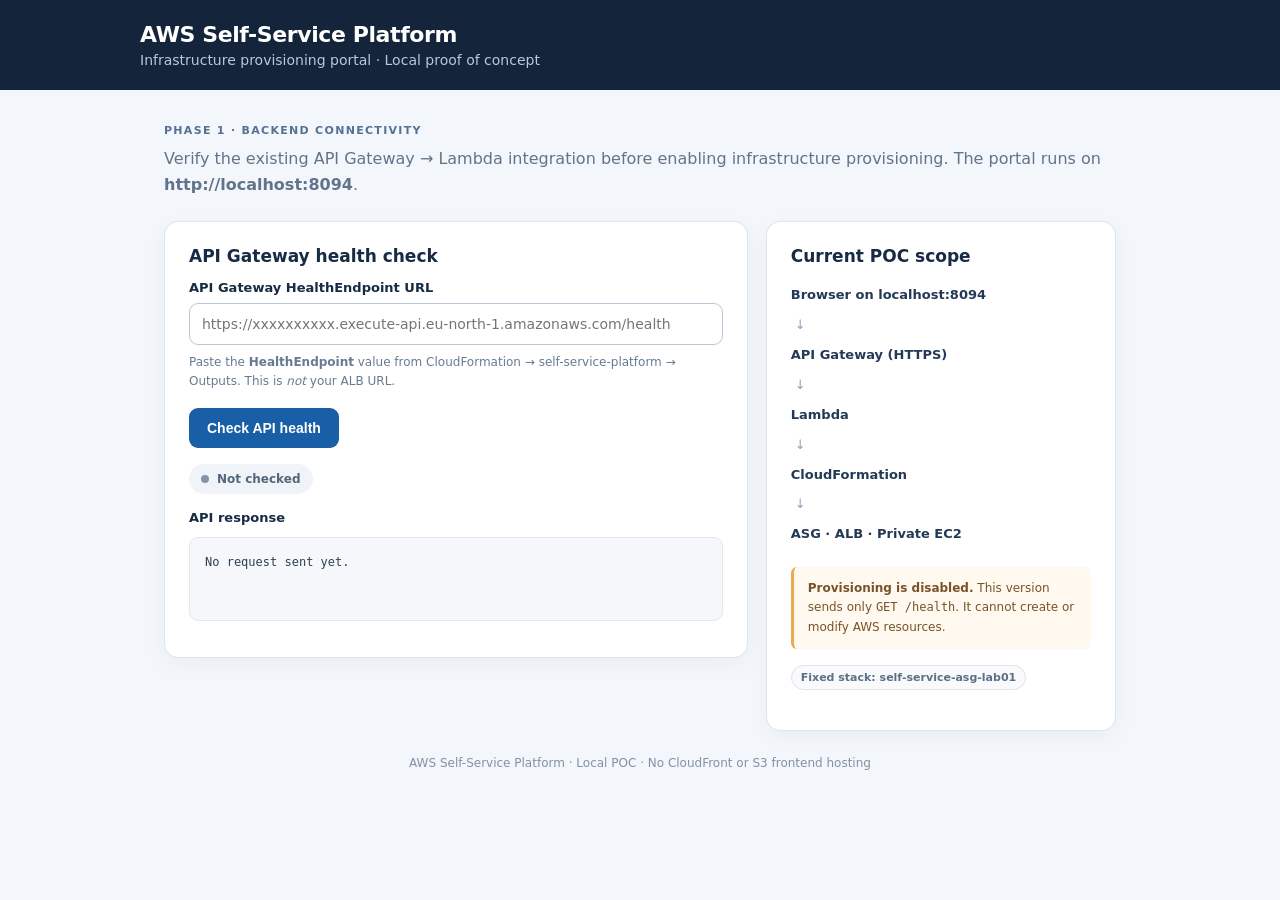
==== frontend/index.html @ 41f1c520 "fixes" ====
<!doctype html>
<html lang="en">
<head>
  <meta charset="utf-8">
  <meta name="viewport" content="width=device-width, initial-scale=1">
  <meta name="color-scheme" content="light">
  <title>AWS Self-Service Platform — POC</title>
  <style>
    :root { font-family: Inter, system-ui, -apple-system, "Segoe UI", sans-serif; color:#172b45; background:#f3f6fb; }
    * { box-sizing:border-box; }
    body { margin:0; }
    header { background:#14243b; color:#fff; padding:22px max(24px, calc((100vw - 1000px)/2)); }
    header p { color:#b9c8dc; margin:5px 0 0; font-size:14px; }
    main { max-width:1000px; margin:34px auto; padding:0 24px 50px; }
    h1 { margin:0; font-size:22px; letter-spacing:-.4px; }
    h2 { font-size:17px; margin:0 0 14px; }
    .eyebrow { color:#557193; text-transform:uppercase; letter-spacing:1.3px; font-size:11px; font-weight:800; margin-bottom:9px; }
    .intro { color:#62748a; margin:0 0 24px; line-height:1.6; }
    .grid { display:grid; grid-template-columns:1.25fr .75fr; gap:18px; align-items:start; }
    .card { background:white; border:1px solid #dce4ed; border-radius:14px; padding:24px; box-shadow:0 7px 24px #1d34560a; }
    label { display:block; font-size:13px; font-weight:700; margin-bottom:8px; }
    input { width:100%; border:1px solid #b9c8d9; border-radius:9px; padding:12px; font:inherit; font-size:14px; }
    input:focus { outline:3px solid #dae9fc; border-color:#2e70bb; }
    .hint { color:#667b92; font-size:12px; line-height:1.55; margin-top:8px; }
    button { cursor:pointer; border:0; background:#185fa8; color:white; border-radius:9px; padding:12px 18px; font-weight:700; font-size:14px; margin-top:18px; }
    button:hover { background:#104b88; }
    button:disabled { background:#abb9c9; cursor:not-allowed; }
    .status { display:inline-flex; gap:8px; align-items:center; background:#f0f3f7; color:#52667c; border-radius:999px; padding:8px 12px; font-size:12px; font-weight:700; }
    .dot { background:#8595a7; width:8px; height:8px; border-radius:50%; }
    .status.ok { background:#e8f6ee; color:#176e40; }
    .status.ok .dot { background:#1c9b59; }
    .status.error { background:#fff0ee; color:#af3e31; }
    .status.error .dot { background:#d34c40; }
    pre { overflow-wrap:anywhere; white-space:pre-wrap; background:#f5f7fa; border:1px solid #e1e7ef; padding:15px; border-radius:9px; color:#2b4056; font-size:12px; line-height:1.6; min-height:84px; }
    .flow { font-size:13px; line-height:2.3; color:#47617a; }
    .flow strong { color:#223a55; }
    .arrow { color:#8ba3bc; padding:0 4px; }
    .pill { display:inline-block; border:1px solid #dce4ed; background:#f8fafc; color:#5b6f86; border-radius:999px; padding:5px 9px; font-size:11px; font-weight:700; }
    .notice { border-left:3px solid #edaa4c; background:#fff9ef; padding:12px 14px; border-radius:6px; color:#78532a; font-size:12px; line-height:1.6; margin-top:18px; }
    footer { color:#8291a3; text-align:center; margin-top:25px; font-size:12px; }
    @media (max-width:720px) { .grid { grid-template-columns:1fr; } .card { padding:19px; } main { margin:22px auto; } }
  </style>
</head>
<body>
  <header><h1>AWS Self-Service Platform</h1><p>Infrastructure provisioning portal · Local proof of concept</p></header>
  <main>
    <div class="eyebrow">Phase 1 · Backend connectivity</div>
    <p class="intro">Verify the existing API Gateway → Lambda integration before enabling infrastructure provisioning. The portal runs on <strong>http://localhost:8094</strong>.</p>
    <div class="grid">
      <section class="card">
        <h2>API Gateway health check</h2>
        <label for="endpoint">API Gateway HealthEndpoint URL</label>
        <input id="endpoint" type="url" spellcheck="false" autocomplete="off" placeholder="https://xxxxxxxxxx.execute-api.eu-north-1.amazonaws.com/health">
        <div class="hint">Paste the <strong>HealthEndpoint</strong> value from CloudFormation → self-service-platform → Outputs. This is <em>not</em> your ALB URL.</div>
        <button id="check" type="button">Check API health</button>
        <p><span id="status" class="status"><span class="dot"></span><span id="status-text">Not checked</span></span></p>
        <label for="result">API response</label>
        <pre id="result" aria-live="polite">No request sent yet.</pre>
      </section>
      <aside class="card">
        <h2>Current POC scope</h2>
        <div class="flow"><strong>Browser on localhost:8094</strong><br><span class="arrow">↓</span><br><strong>API Gateway (HTTPS)</strong><br><span class="arrow">↓</span><br><strong>Lambda</strong><br><span class="arrow">↓</span><br><strong>CloudFormation</strong><br><span class="arrow">↓</span><br><strong>ASG · ALB · Private EC2</strong></div>
        <div class="notice"><strong>Provisioning is disabled.</strong> This version sends only <code>GET /health</code>. It cannot create or modify AWS resources.</div>
        <p><span class="pill">Fixed stack: self-service-asg-lab01</span></p>
      </aside>
    </div>
    <footer>AWS Self-Service Platform · Local POC · No CloudFront or S3 frontend hosting</footer>
  </main>
  <script>
    'use strict';
    const button = document.getElementById('check');
    const endpoint = document.getElementById('endpoint');
    const status = document.getElementById('status');
    const statusText = document.getElementById('status-text');
    const result = document.getElementById('result');
    function show(state, label, body) {
      status.className = 'status' + (state ? ' ' + state : '');
      statusText.textContent = label;
      result.textContent = body;
    }
    button.addEventListener('click', async () => {
      const raw = endpoint.value.trim();
      let url;
      try {
        url = new URL(raw);
        if (url.protocol !== 'https:' || !url.hostname.endsWith('.execute-api.eu-north-1.amazonaws.com') || url.pathname !== '/health' || url.search || url.hash || url.username || url.password) {
          throw new Error('Use the HTTPS API Gateway HealthEndpoint URL in eu-north-1, ending with /health.');
        }
      } catch (err) {
        show('error', 'Invalid URL', err.message || 'Enter a valid health endpoint.');
        return;
      }
      button.disabled = true;
      show('', 'Checking…', 'Sending GET ' + url.href);
      try {
        const response = await fetch(url.href, { method: 'GET', mode: 'cors', cache: 'no-store' });
        const body = await response.text();
        let data;
        try { data = JSON.parse(body); } catch { data = body; }
        const formatted = typeof data === 'string' ? data : JSON.stringify(data, null, 2);
        const healthy = response.ok && data && data.status === 'healthy';
        show(healthy ? 'ok' : 'error', healthy ? 'API healthy' : 'Unexpected response (' + response.status + ')', formatted);
      } catch (err) {
        show('error', 'Request failed', String(err.message || err) + '\n\nIf the API works directly in a browser but fails here, configure API Gateway CORS to allow origin http://localhost:8094 (GET).');
      } finally { button.disabled = false; }
    });
  </script>
</body>
</html>
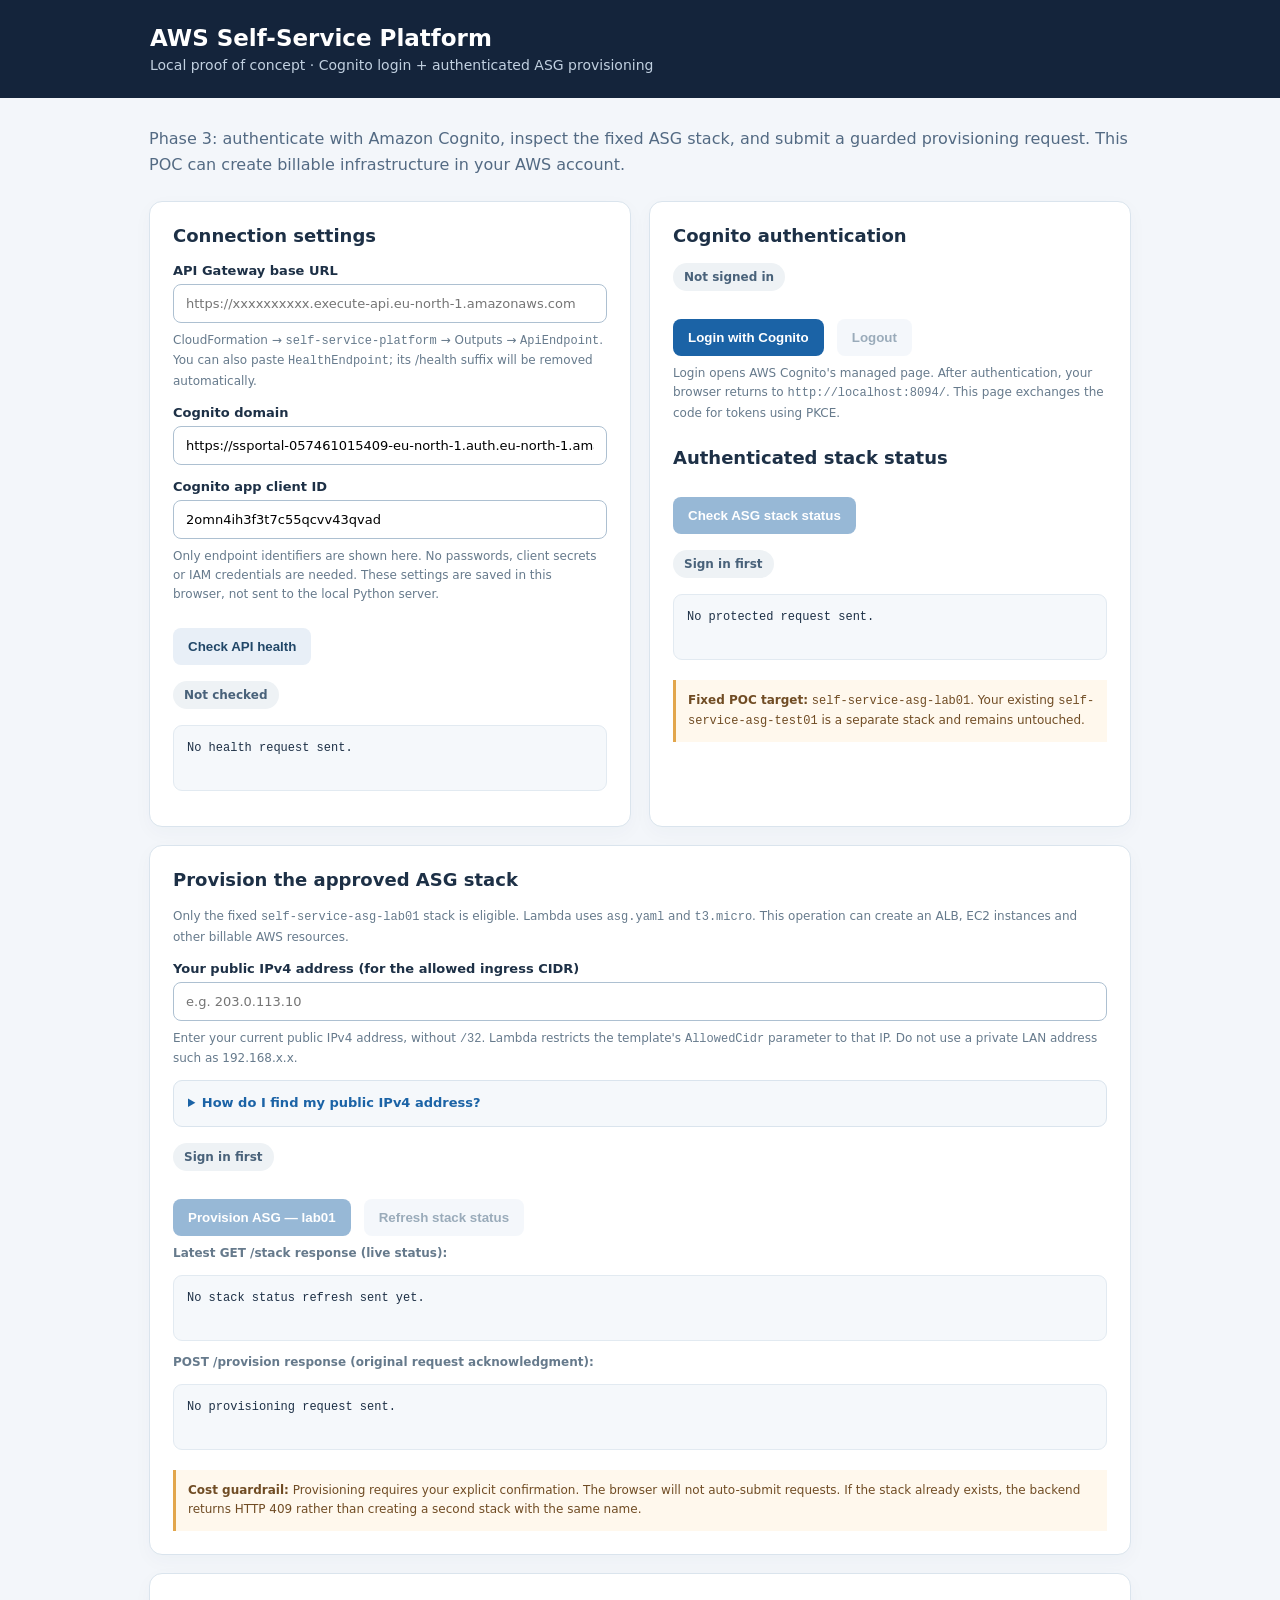
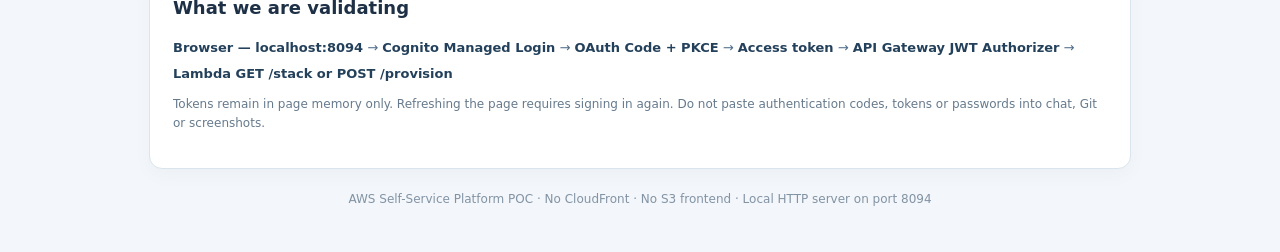
==== commit 8803ee30: "version v0" ====
--- a/frontend/index.html
+++ b/frontend/index.html
@@ -3,107 +3,349 @@
 <head>
   <meta charset="utf-8">
   <meta name="viewport" content="width=device-width, initial-scale=1">
-  <meta name="color-scheme" content="light">
-  <title>AWS Self-Service Platform — POC</title>
+  <title>AWS Self-Service Platform — Cognito POC</title>
   <style>
-    :root { font-family: Inter, system-ui, -apple-system, "Segoe UI", sans-serif; color:#172b45; background:#f3f6fb; }
+    :root { font-family:system-ui,-apple-system,"Segoe UI",sans-serif; color:#1d3046; background:#f3f6fa; }
     * { box-sizing:border-box; }
     body { margin:0; }
-    header { background:#14243b; color:#fff; padding:22px max(24px, calc((100vw - 1000px)/2)); }
-    header p { color:#b9c8dc; margin:5px 0 0; font-size:14px; }
-    main { max-width:1000px; margin:34px auto; padding:0 24px 50px; }
-    h1 { margin:0; font-size:22px; letter-spacing:-.4px; }
-    h2 { font-size:17px; margin:0 0 14px; }
-    .eyebrow { color:#557193; text-transform:uppercase; letter-spacing:1.3px; font-size:11px; font-weight:800; margin-bottom:9px; }
-    .intro { color:#62748a; margin:0 0 24px; line-height:1.6; }
-    .grid { display:grid; grid-template-columns:1.25fr .75fr; gap:18px; align-items:start; }
-    .card { background:white; border:1px solid #dce4ed; border-radius:14px; padding:24px; box-shadow:0 7px 24px #1d34560a; }
-    label { display:block; font-size:13px; font-weight:700; margin-bottom:8px; }
-    input { width:100%; border:1px solid #b9c8d9; border-radius:9px; padding:12px; font:inherit; font-size:14px; }
-    input:focus { outline:3px solid #dae9fc; border-color:#2e70bb; }
-    .hint { color:#667b92; font-size:12px; line-height:1.55; margin-top:8px; }
-    button { cursor:pointer; border:0; background:#185fa8; color:white; border-radius:9px; padding:12px 18px; font-weight:700; font-size:14px; margin-top:18px; }
-    button:hover { background:#104b88; }
-    button:disabled { background:#abb9c9; cursor:not-allowed; }
-    .status { display:inline-flex; gap:8px; align-items:center; background:#f0f3f7; color:#52667c; border-radius:999px; padding:8px 12px; font-size:12px; font-weight:700; }
-    .dot { background:#8595a7; width:8px; height:8px; border-radius:50%; }
-    .status.ok { background:#e8f6ee; color:#176e40; }
-    .status.ok .dot { background:#1c9b59; }
-    .status.error { background:#fff0ee; color:#af3e31; }
-    .status.error .dot { background:#d34c40; }
-    pre { overflow-wrap:anywhere; white-space:pre-wrap; background:#f5f7fa; border:1px solid #e1e7ef; padding:15px; border-radius:9px; color:#2b4056; font-size:12px; line-height:1.6; min-height:84px; }
-    .flow { font-size:13px; line-height:2.3; color:#47617a; }
-    .flow strong { color:#223a55; }
-    .arrow { color:#8ba3bc; padding:0 4px; }
-    .pill { display:inline-block; border:1px solid #dce4ed; background:#f8fafc; color:#5b6f86; border-radius:999px; padding:5px 9px; font-size:11px; font-weight:700; }
-    .notice { border-left:3px solid #edaa4c; background:#fff9ef; padding:12px 14px; border-radius:6px; color:#78532a; font-size:12px; line-height:1.6; margin-top:18px; }
-    footer { color:#8291a3; text-align:center; margin-top:25px; font-size:12px; }
-    @media (max-width:720px) { .grid { grid-template-columns:1fr; } .card { padding:19px; } main { margin:22px auto; } }
+    header { background:#14243b; color:white; padding:25px 26px; }
+    header>div { max-width:980px; margin:auto; }
+    h1 { margin:0; font-size:23px; }
+    header p { margin:6px 0 0; color:#c1d0e0; font-size:14px; }
+    main { max-width:1030px; padding:28px 24px 50px; margin:auto; }
+    .intro { color:#536a83; line-height:1.6; margin:0 0 24px; }
+    .grid { display:grid; grid-template-columns:1fr 1fr; gap:18px; }
+    .card { background:#fff; border:1px solid #dae4ed; border-radius:13px; padding:23px; box-shadow:0 6px 19px #22375008; }
+    h2 { margin:0 0 17px; font-size:18px; }
+    label { display:block; margin:14px 0 6px; font-size:13px; font-weight:700; }
+    input { width:100%; padding:11px 12px; border:1px solid #adc0d1; border-radius:8px; font:inherit; font-size:13px; }
+    input:focus { outline:2px solid #c4def6; border-color:#3579bd; }
+    button { border:0; border-radius:8px; background:#1b63a6; padding:11px 15px; color:white; font-weight:700; cursor:pointer; margin:12px 8px 0 0; }
+    button:hover { background:#154e84; }
+    button:disabled { opacity:.45; cursor:not-allowed; }
+    .secondary { background:#e8eff7; color:#214768; }
+    .secondary:hover { background:#dce8f5; }
+    .hint { font-size:12px; line-height:1.6; color:#667a8c; margin-top:8px; }
+    .status { display:inline-block; border-radius:99px; padding:7px 11px; background:#eef2f5; color:#49627a; font-size:12px; font-weight:700; }
+    .status.ok { background:#e6f7ee; color:#17643d; }
+    .status.error { background:#fff0ee; color:#a42d28; }
+    pre { white-space:pre-wrap; overflow-wrap:anywhere; padding:13px; border-radius:9px; background:#f5f8fb; border:1px solid #e2eaf1; min-height:66px; line-height:1.5; font-size:12px; }
+    .ip-help { margin:12px 0 16px; padding:12px 14px; background:#f5f8fb; border:1px solid #dae4ed; border-radius:9px; font-size:13px; line-height:1.6; }
+    .ip-help summary { font-weight:700; color:#1b63a6; cursor:pointer; }
+    .ip-help p { margin:10px 0 0; }
+    .ip-help .command { margin:10px 0; min-height:0; user-select:text; }
+    .note { background:#fff8ed; border-left:3px solid #e2a64c; padding:11px 12px; color:#704c24; font-size:12px; line-height:1.6; margin-top:20px; }
+    .flow { line-height:2; font-size:13px; color:#52708c; }
+    .flow strong { color:#24415b; }
+    .full { grid-column:1/-1; }
+    footer { text-align:center; color:#8293a4; margin-top:23px; font-size:12px; }
+    @media(max-width:730px){ .grid { grid-template-columns:1fr; } .card { padding:19px; } main { padding:20px 14px; } }
   </style>
 </head>
 <body>
-  <header><h1>AWS Self-Service Platform</h1><p>Infrastructure provisioning portal · Local proof of concept</p></header>
+  <header><div><h1>AWS Self-Service Platform</h1><p>Local proof of concept · Cognito login + authenticated ASG provisioning</p></div></header>
   <main>
-    <div class="eyebrow">Phase 1 · Backend connectivity</div>
-    <p class="intro">Verify the existing API Gateway → Lambda integration before enabling infrastructure provisioning. The portal runs on <strong>http://localhost:8094</strong>.</p>
+    <p class="intro">Phase 3: authenticate with Amazon Cognito, inspect the fixed ASG stack, and submit a guarded provisioning request. This POC can create billable infrastructure in your AWS account.</p>
     <div class="grid">
       <section class="card">
-        <h2>API Gateway health check</h2>
-        <label for="endpoint">API Gateway HealthEndpoint URL</label>
-        <input id="endpoint" type="url" spellcheck="false" autocomplete="off" placeholder="https://xxxxxxxxxx.execute-api.eu-north-1.amazonaws.com/health">
-        <div class="hint">Paste the <strong>HealthEndpoint</strong> value from CloudFormation → self-service-platform → Outputs. This is <em>not</em> your ALB URL.</div>
-        <button id="check" type="button">Check API health</button>
-        <p><span id="status" class="status"><span class="dot"></span><span id="status-text">Not checked</span></span></p>
-        <label for="result">API response</label>
-        <pre id="result" aria-live="polite">No request sent yet.</pre>
+        <h2>Connection settings</h2>
+        <label for="api">API Gateway base URL</label>
+        <input id="api" type="url" placeholder="https://xxxxxxxxxx.execute-api.eu-north-1.amazonaws.com" spellcheck="false">
+        <p class="hint">CloudFormation → <code>self-service-platform</code> → Outputs → <code>ApiEndpoint</code>. You can also paste <code>HealthEndpoint</code>; its /health suffix will be removed automatically.</p>
+        <label for="domain">Cognito domain</label>
+        <input id="domain" type="url" spellcheck="false" value="https://ssportal-057461015409-eu-north-1.auth.eu-north-1.amazoncognito.com">
+        <label for="client">Cognito app client ID</label>
+        <input id="client" spellcheck="false" value="2omn4ih3f3t7c55qcvv43qvad">
+        <p class="hint">Only endpoint identifiers are shown here. No passwords, client secrets or IAM credentials are needed. These settings are saved in this browser, not sent to the local Python server.</p>
+        <button type="button" class="secondary" id="health">Check API health</button>
+        <p><span class="status" id="healthBadge">Not checked</span></p>
+        <pre id="healthResult">No health request sent.</pre>
       </section>
-      <aside class="card">
-        <h2>Current POC scope</h2>
-        <div class="flow"><strong>Browser on localhost:8094</strong><br><span class="arrow">↓</span><br><strong>API Gateway (HTTPS)</strong><br><span class="arrow">↓</span><br><strong>Lambda</strong><br><span class="arrow">↓</span><br><strong>CloudFormation</strong><br><span class="arrow">↓</span><br><strong>ASG · ALB · Private EC2</strong></div>
-        <div class="notice"><strong>Provisioning is disabled.</strong> This version sends only <code>GET /health</code>. It cannot create or modify AWS resources.</div>
-        <p><span class="pill">Fixed stack: self-service-asg-lab01</span></p>
+      <section class="card">
+        <h2>Cognito authentication</h2>
+        <p><span class="status" id="authBadge">Not signed in</span></p>
+        <button type="button" id="login">Login with Cognito</button>
+        <button type="button" id="logout" class="secondary" disabled>Logout</button>
+        <p class="hint">Login opens AWS Cognito's managed page. After authentication, your browser returns to <code>http://localhost:8094/</code>. This page exchanges the code for tokens using PKCE.</p>
+        <h2 style="margin-top:24px">Authenticated stack status</h2>
+        <button type="button" id="stack" disabled>Check ASG stack status</button>
+        <p><span class="status" id="stackBadge">Sign in first</span></p>
+        <pre id="stackResult">No protected request sent.</pre>
+        <div class="note"><strong>Fixed POC target:</strong> <code>self-service-asg-lab01</code>. Your existing <code>self-service-asg-test01</code> is a separate stack and remains untouched.</div>
+      </section>
+      <section class="card full">
+        <h2>Provision the approved ASG stack</h2>
+        <p class="hint">Only the fixed <code>self-service-asg-lab01</code> stack is eligible. Lambda uses <code>asg.yaml</code> and <code>t3.micro</code>. This operation can create an ALB, EC2 instances and other billable AWS resources.</p>
+        <label for="publicIp">Your public IPv4 address (for the allowed ingress CIDR)</label>
+        <input id="publicIp" type="text" inputmode="decimal" autocomplete="off" placeholder="e.g. 203.0.113.10" spellcheck="false">
+        <p class="hint">Enter your current public IPv4 address, without <code>/32</code>. Lambda restricts the template's <code>AllowedCidr</code> parameter to that IP. Do not use a private LAN address such as 192.168.x.x.</p>
+        <details class="ip-help">
+          <summary>How do I find my public IPv4 address?</summary>
+          <p>On your Windows PC, open PowerShell and run:</p>
+          <pre class="command">(Invoke-RestMethod -Uri 'https://checkip.amazonaws.com').Trim()</pre>
+          <p>Copy the IPv4 address printed by the command into the field above. <strong>Do not add <code>/32</code></strong>; the Lambda function adds that automatically.</p>
+          <p>Alternatively, open <a href="https://checkip.amazonaws.com/" target="_blank" rel="noopener noreferrer">AWS Check IP</a> in your browser and copy the displayed address.</p>
+          <p class="hint">Use your internet-facing public IPv4 address, not the private address shown by <code>ipconfig</code>. If your ISP or VPN changes your public IP, the existing <code>/32</code> ingress rule will not automatically update.</p>
+        </details>
+        <p><span class="status" id="provisionBadge">Sign in and check stack status first</span></p>
+        <button type="button" id="provision" disabled>Provision ASG — lab01</button>
+        <button type="button" class="secondary" id="refreshAfter" disabled>Refresh stack status</button>
+        <p class="hint"><strong>Latest GET /stack response (live status):</strong></p>
+        <pre id="refreshResult">No stack status refresh sent yet.</pre>
+        <p class="hint"><strong>POST /provision response (original request acknowledgment):</strong></p>
+        <pre id="provisionResult">No provisioning request sent.</pre>
+        <div class="note"><strong>Cost guardrail:</strong> Provisioning requires your explicit confirmation. The browser will not auto-submit requests. If the stack already exists, the backend returns HTTP 409 rather than creating a second stack with the same name.</div>
+      </section>
+      <aside class="card full">
+        <h2>What we are validating</h2>
+        <div class="flow"><strong>Browser — localhost:8094</strong> → <strong>Cognito Managed Login</strong> → <strong>OAuth Code + PKCE</strong> → <strong>Access token</strong> → <strong>API Gateway JWT Authorizer</strong> → <strong>Lambda GET /stack or POST /provision</strong></div>
+        <p class="hint">Tokens remain in page memory only. Refreshing the page requires signing in again. Do not paste authentication codes, tokens or passwords into chat, Git or screenshots.</p>
       </aside>
     </div>
-    <footer>AWS Self-Service Platform · Local POC · No CloudFront or S3 frontend hosting</footer>
+    <footer>AWS Self-Service Platform POC · No CloudFront · No S3 frontend · Local HTTP server on port 8094</footer>
   </main>
-  <script>
-    'use strict';
-    const button = document.getElementById('check');
-    const endpoint = document.getElementById('endpoint');
-    const status = document.getElementById('status');
-    const statusText = document.getElementById('status-text');
-    const result = document.getElementById('result');
-    function show(state, label, body) {
-      status.className = 'status' + (state ? ' ' + state : '');
-      statusText.textContent = label;
-      result.textContent = body;
+<script>
+'use strict';
+const REDIRECT_URI = 'http://localhost:8094/';
+const PKCE_KEY = 'ssportal_pkce_transaction_v2';
+const CFG_KEY = 'ssportal_public_config_v2';
+const el = id => document.getElementById(id);
+let accessToken = null;
+let expiresAt = 0;
+let lastStackFound = null;
+let provisioningInProgress = false;
+const fmt = data => typeof data === 'string' ? data : JSON.stringify(data, null, 2);
+function status(element, state, message) {
+  element.className = 'status' + (state ? ' ' + state : '');
+  element.textContent = message;
+}
+function showAuth(active, message) {
+  status(el('authBadge'), active ? 'ok' : '', message);
+  el('stack').disabled = !active;
+  el('refreshAfter').disabled = !active;
+  if (!active) lastStackFound = null;
+  refreshProvisionButton();
+  el('logout').disabled = !active;
+  el('login').disabled = active;
+}
+function isAuthenticated() { return !!accessToken && Date.now() < expiresAt - 15000; }
+function validPublicIPv4(value) {
+  const parts=value.trim().split('.');
+  if (parts.length!==4 || parts.some(p=>!/^(0|[1-9]\d{0,2})$/.test(p) || Number(p)>255)) return false;
+  const nums=parts.map(Number);
+  if (nums[0]===0 || nums[0]===10 || nums[0]===127 || nums[0]>=224) return false;
+  if (nums[0]===169 && nums[1]===254) return false;
+  if (nums[0]===172 && nums[1]>=16 && nums[1]<=31) return false;
+  if (nums[0]===192 && nums[1]===168) return false;
+  if (nums[0]===100 && nums[1]>=64 && nums[1]<=127) return false;
+  return true; // Backend performs authoritative public/global IPv4 check.
+}
+function refreshProvisionButton() {
+  const allowed = isAuthenticated() && lastStackFound === false && !provisioningInProgress && validPublicIPv4(el('publicIp').value);
+  el('provision').disabled = !allowed;
+  if (provisioningInProgress) status(el('provisionBadge'),'','Submitting provisioning request…');
+  else if (!isAuthenticated()) status(el('provisionBadge'),'','Sign in first');
+  else if (lastStackFound === true) status(el('provisionBadge'),'error','lab01 already exists — provisioning disabled');
+  else if (lastStackFound === null) status(el('provisionBadge'),'','Check ASG stack status first');
+  else if (!validPublicIPv4(el('publicIp').value)) status(el('provisionBadge'),'','Enter a public IPv4 address');
+  else status(el('provisionBadge'),'ok','Eligible to provision lab01');
+}
+function saveConfig() {
+  localStorage.setItem(CFG_KEY, JSON.stringify({api:el('api').value.trim(), domain:el('domain').value.trim(), client:el('client').value.trim()}));
+}
+function restoreConfig() {
+  try {
+    const cfg = JSON.parse(localStorage.getItem(CFG_KEY) || '{}');
+    for (const key of ['api','domain','client']) if (cfg[key]) el(key).value = cfg[key];
+  } catch {}
+}
+function config() {
+  let api = el('api').value.trim().replace(/\/+$/, '');
+  if (api.endsWith('/health')) api = api.slice(0, -7);
+  const apiUrl = new URL(api);
+  if (apiUrl.protocol !== 'https:' || !/^[-a-z0-9]+\.execute-api\.eu-north-1\.amazonaws\.com$/i.test(apiUrl.hostname) || apiUrl.username || apiUrl.password || apiUrl.search || apiUrl.hash || apiUrl.pathname !== '/') {
+    throw new Error('Enter the eu-north-1 HTTPS API Gateway base URL (not the ALB URL).');
+  }
+  const domainUrl = new URL(el('domain').value.trim().replace(/\/+$/, ''));
+  if (domainUrl.protocol !== 'https:' || !/^[-a-z0-9]+\.auth\.eu-north-1\.amazoncognito\.com$/i.test(domainUrl.hostname) || domainUrl.pathname !== '/' || domainUrl.search || domainUrl.hash) {
+    throw new Error('Enter your HTTPS Cognito managed-login domain in eu-north-1.');
+  }
+  const clientId = el('client').value.trim();
+  if (!/^[a-zA-Z0-9]+$/.test(clientId)) throw new Error('Invalid Cognito App Client ID.');
+  return {api: apiUrl.origin, domain:domainUrl.origin, clientId};
+}
+function b64url(bytes) {
+  let binary = '';
+  for (const b of bytes) binary += String.fromCharCode(b);
+  return btoa(binary).replace(/\+/g, '-').replace(/\//g, '_').replace(/=+$/, '');
+}
+function randomValue(count=32) {
+  const bytes = new Uint8Array(count);
+  crypto.getRandomValues(bytes);
+  return b64url(bytes);
+}
+async function challengeFrom(verifier) {
+  const bytes = new TextEncoder().encode(verifier);
+  return b64url(new Uint8Array(await crypto.subtle.digest('SHA-256', bytes)));
+}
+async function login() {
+  try {
+    const cfg = config();
+    saveConfig();
+    const verifier = randomValue(64);
+    const state = randomValue(32);
+    const challenge = await challengeFrom(verifier);
+    sessionStorage.setItem(PKCE_KEY, JSON.stringify({verifier,state,created:Date.now(),clientId:cfg.clientId,domain:cfg.domain}));
+    const url = new URL(cfg.domain + '/oauth2/authorize');
+    url.searchParams.set('response_type', 'code');
+    url.searchParams.set('client_id', cfg.clientId);
+    url.searchParams.set('redirect_uri', REDIRECT_URI);
+    url.searchParams.set('scope', 'openid email');
+    url.searchParams.set('state', state);
+    url.searchParams.set('code_challenge_method', 'S256');
+    url.searchParams.set('code_challenge', challenge);
+    window.location.assign(url.href);
+  } catch (err) { status(el('authBadge'), 'error', 'Login setup error'); el('stackResult').textContent = String(err.message || err); }
+}
+async function callback() {
+  const params = new URLSearchParams(window.location.search);
+  const code = params.get('code');
+  const error = params.get('error');
+  if (!code && !error) return;
+  // Remove the one-time authorization code from the address bar immediately.
+  history.replaceState(null, '', REDIRECT_URI);
+  const raw = sessionStorage.getItem(PKCE_KEY);
+  sessionStorage.removeItem(PKCE_KEY);
+  try {
+    if (error) throw new Error('Cognito error: ' + error + ' — ' + (params.get('error_description') || ''));
+    if (!raw) throw new Error('No matching PKCE login transaction. Start login using the Login button on this page.');
+    const transaction = JSON.parse(raw);
+    if (!transaction.state || params.get('state') !== transaction.state) throw new Error('OAuth state mismatch; login rejected.');
+    if (Date.now() - transaction.created > 10*60*1000) throw new Error('Login transaction expired. Start again.');
+    const cfg = config();
+    if (cfg.clientId !== transaction.clientId || cfg.domain !== transaction.domain) throw new Error('Cognito settings changed during login.');
+    status(el('authBadge'), '', 'Exchanging authorization code…');
+    const request = new URLSearchParams({grant_type:'authorization_code', client_id:cfg.clientId, code, redirect_uri:REDIRECT_URI, code_verifier:transaction.verifier});
+    const response = await fetch(cfg.domain + '/oauth2/token', {method:'POST',headers:{'Content-Type':'application/x-www-form-urlencoded'},body:request.toString(),cache:'no-store'});
+    if (!response.ok) throw new Error('Token exchange failed (HTTP ' + response.status + '). Check PKCE/client/callback configuration.');
+    const tokens = await response.json();
+    if (!tokens.access_token || !tokens.expires_in) throw new Error('Token response did not contain a usable access token.');
+    accessToken = tokens.access_token;
+    expiresAt = Date.now() + Number(tokens.expires_in)*1000;
+    showAuth(true, 'Signed in with Cognito');
+    el('stackResult').textContent = 'Login succeeded. Click “Check ASG stack status” to test JWT authorization.';
+  } catch (err) {
+    accessToken = null;
+    showAuth(false, 'Sign-in could not complete');
+    status(el('authBadge'), 'error', 'Sign-in failed');
+    el('stackResult').textContent = String(err.message || err);
+  }
+}
+async function health() {
+  el('health').disabled = true;
+  try {
+    const cfg = config(); saveConfig();
+    const response = await fetch(cfg.api+'/health', {cache:'no-store'});
+    const body = await response.json();
+    status(el('healthBadge'),response.ok && body.status==='healthy'?'ok':'error',response.ok && body.status==='healthy'?'API healthy':'Unexpected response: '+response.status);
+    el('healthResult').textContent = fmt(body);
+  } catch (err) {
+    status(el('healthBadge'),'error','Health check failed'); el('healthResult').textContent=String(err.message||err);
+  } finally {el('health').disabled=false;}
+}
+async function stack() {
+  if (!accessToken || Date.now() >= expiresAt - 15000) {accessToken=null;showAuth(false,'Session expired — log in again');return;}
+  el('stack').disabled = true;
+  el('refreshAfter').disabled = true;
+  el('refreshAfter').textContent = 'Checking…';
+  status(el('stackBadge'),'','Checking…');
+  el('refreshResult').textContent='Requesting current CloudFormation status…';
+  try {
+    const cfg = config(); saveConfig();
+    const response = await fetch(cfg.api+'/stack', {headers:{Authorization:'Bearer '+accessToken},cache:'no-store'});
+    const bodyText = await response.text();
+    let data; try {data=JSON.parse(bodyText);} catch {data=bodyText;}
+    status(el('stackBadge'),response.ok?'ok':'error',response.ok?'Authorized API response (200)':'HTTP '+response.status);
+    el('stackResult').textContent=fmt(data);
+    el('refreshResult').textContent=fmt(data);
+    if (response.ok && data && typeof data.status === 'string') {
+      status(el('stackBadge'), 'ok', 'Current stack status: '+data.status);
     }
-    button.addEventListener('click', async () => {
-      const raw = endpoint.value.trim();
-      let url;
-      try {
-        url = new URL(raw);
-        if (url.protocol !== 'https:' || !url.hostname.endsWith('.execute-api.eu-north-1.amazonaws.com') || url.pathname !== '/health' || url.search || url.hash || url.username || url.password) {
-          throw new Error('Use the HTTPS API Gateway HealthEndpoint URL in eu-north-1, ending with /health.');
-        }
-      } catch (err) {
-        show('error', 'Invalid URL', err.message || 'Enter a valid health endpoint.');
-        return;
-      }
-      button.disabled = true;
-      show('', 'Checking…', 'Sending GET ' + url.href);
-      try {
-        const response = await fetch(url.href, { method: 'GET', mode: 'cors', cache: 'no-store' });
-        const body = await response.text();
-        let data;
-        try { data = JSON.parse(body); } catch { data = body; }
-        const formatted = typeof data === 'string' ? data : JSON.stringify(data, null, 2);
-        const healthy = response.ok && data && data.status === 'healthy';
-        show(healthy ? 'ok' : 'error', healthy ? 'API healthy' : 'Unexpected response (' + response.status + ')', formatted);
-      } catch (err) {
-        show('error', 'Request failed', String(err.message || err) + '\n\nIf the API works directly in a browser but fails here, configure API Gateway CORS to allow origin http://localhost:8094 (GET).');
-      } finally { button.disabled = false; }
+    if (response.ok) {
+      lastStackFound = (data && data.status === 'NOT_FOUND' && data.stackName === 'self-service-asg-lab01') ? false : true;
+    } else lastStackFound = null;
+    refreshProvisionButton();
+    if (response.status===401) {accessToken=null;showAuth(false,'Token rejected — log in again');}
+  } catch (err) {
+    status(el('stackBadge'),'error','Request failed');
+    el('stackResult').textContent=String(err.message||err);
+    el('refreshResult').textContent='Refresh failed: '+String(err.message||err);
+  } finally {
+    el('stack').disabled=!isAuthenticated();
+    el('refreshAfter').disabled=!isAuthenticated();
+    el('refreshAfter').textContent='Refresh stack status';
+  }
+}
+async function provision() {
+  if (!isAuthenticated() || lastStackFound !== false || provisioningInProgress) return;
+  const publicIp = el('publicIp').value.trim();
+  if (!validPublicIPv4(publicIp)) {refreshProvisionButton(); return;}
+  const confirmed = window.confirm('Provision self-service-asg-lab01 in eu-north-1? This creates billable AWS resources (including ALB and EC2). Your existing test01 stack will remain running.');
+  if (!confirmed) return;
+  provisioningInProgress = true;
+  lastStackFound = null;
+  refreshProvisionButton();
+  try {
+    const cfg=config(); saveConfig();
+    const response=await fetch(cfg.api+'/provision', {
+      method:'POST',
+      headers:{'Authorization':'Bearer '+accessToken, 'Content-Type':'application/json'},
+      body:JSON.stringify({publicIp}),
+      cache:'no-store'
     });
-  </script>
+    const bodyText=await response.text();
+    let data; try {data=JSON.parse(bodyText);} catch {data=bodyText;}
+    el('provisionResult').textContent=fmt(data);
+    if (response.status===202 && data && data.status==='CREATE_REQUESTED') {
+      status(el('provisionBadge'),'ok','CREATE_REQUESTED — check status');
+      lastStackFound=true;
+    } else if (response.status===409) {
+      status(el('provisionBadge'),'error','Stack already exists (409)');
+      lastStackFound=true;
+    } else {
+      status(el('provisionBadge'),'error','Provisioning rejected: HTTP '+response.status);
+      if (response.status===401) {accessToken=null;showAuth(false,'Token rejected — log in again');}
+    }
+  } catch(err) {
+    status(el('provisionBadge'),'error','Request failed — check stack status before retrying');
+    el('provisionResult').textContent=String(err.message||err);
+  } finally {
+    provisioningInProgress=false;
+    // Force a fresh GET /stack before any possible re-submission.
+    lastStackFound=null;
+    el('provision').disabled=true;
+  }
+}
+function logout() {
+  const cfg = config();
+  accessToken = null; expiresAt = 0; sessionStorage.removeItem(PKCE_KEY);
+  showAuth(false,'Logged out locally');
+  const url = new URL(cfg.domain+'/logout');
+  url.searchParams.set('client_id',cfg.clientId);
+  url.searchParams.set('logout_uri',REDIRECT_URI);
+  window.location.assign(url.href);
+}
+el('login').addEventListener('click',login);
+el('logout').addEventListener('click',()=>{try{logout();}catch(err){status(el('authBadge'),'error',String(err.message||err));}});
+el('health').addEventListener('click',health);
+el('stack').addEventListener('click',stack);
+el('refreshAfter').addEventListener('click',stack);
+el('publicIp').addEventListener('input',refreshProvisionButton);
+el('provision').addEventListener('click',provision);
+restoreConfig();
+showAuth(false,'Not signed in');
+refreshProvisionButton();
+callback();
+</script>
 </body>
 </html>
